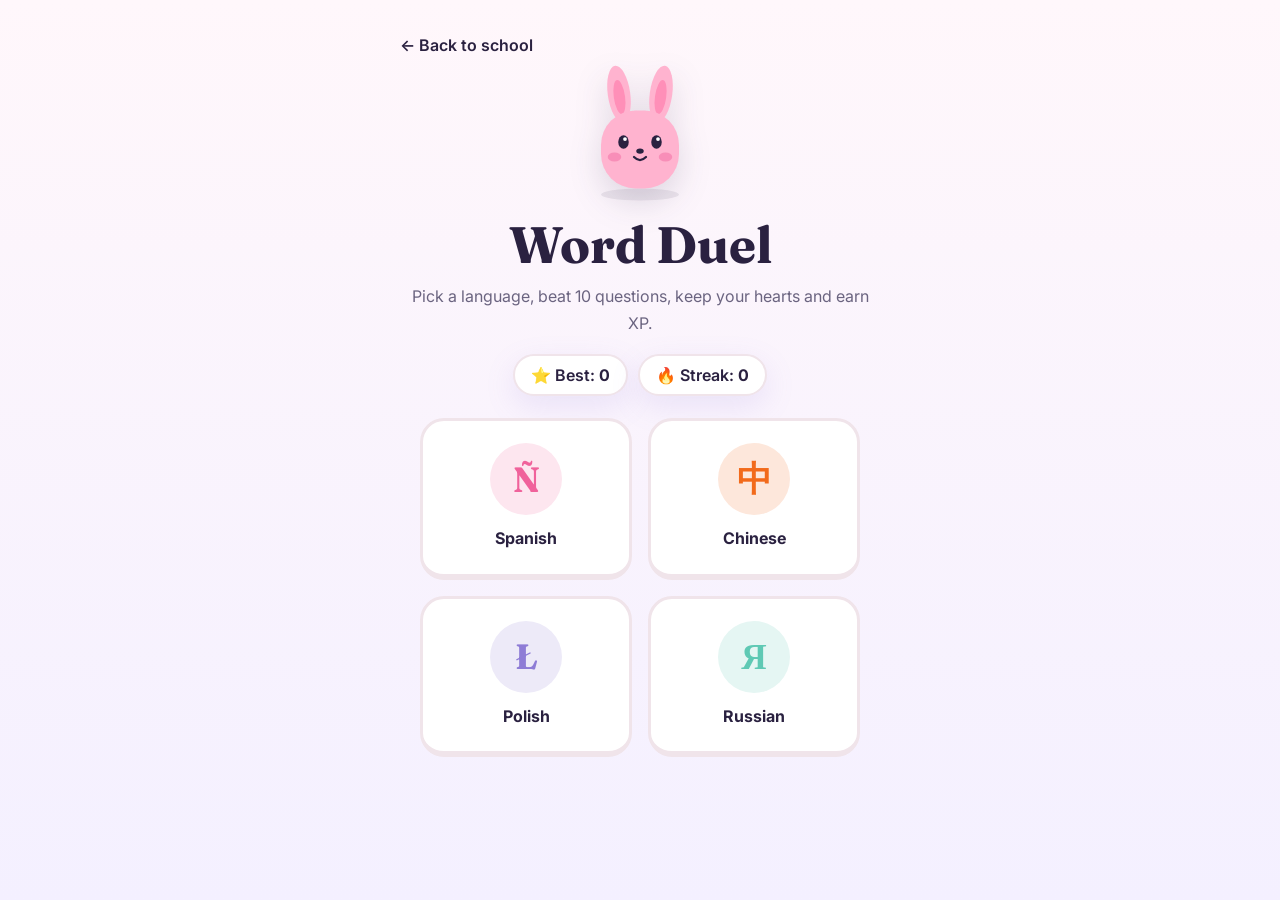
==== game.html @ 95cef374 "Add Word Duel mini game page Co-Authored-By: Claude Sonnet 5.5 <noreply@anthropic.com> Claude-Sessio" ====
<!DOCTYPE html>
<html lang="en">
<head>
  <meta charset="UTF-8">
  <meta name="viewport" content="width=device-width, initial-scale=1">
  <title>Play and Learn – Bahati Language School</title>
  <meta name="description" content="A fun mini game from Bahati Language School: learn Spanish, Chinese, Polish and Russian words, earn XP and keep your streak.">
  <link rel="icon" type="image/png" href="images/favicon.png">
  <link rel="preconnect" href="https://fonts.googleapis.com">
  <link rel="preconnect" href="https://fonts.gstatic.com" crossorigin>
  <link href="https://fonts.googleapis.com/css2?family=Fraunces:opsz,wght@9..144,600;9..144,700&family=Inter:wght@400;500;600;700&display=swap&subset=latin,latin-ext,cyrillic" rel="stylesheet">
  <link rel="stylesheet" href="style.css">
  <link rel="stylesheet" href="game.css">
</head>
<body class="game-body">
  <div id="app" class="app">

    <!-- Start screen -->
    <section id="screen-start" class="screen">
      <a class="back" href="index.html">← Back to school</a>
      <img class="mascot-big" src="images/bunny.svg" alt="" width="200" height="200">
      <h1>Word Duel</h1>
      <p class="sub">Pick a language, beat 10 questions, keep your hearts and earn XP.</p>
      <div class="stats-row">
        <span class="pill" title="Best XP">⭐ Best: <b id="best-xp">0</b></span>
        <span class="pill" title="Days streak">🔥 Streak: <b id="day-streak">0</b></span>
      </div>
      <div class="lang-grid">
        <button class="lang-btn c-es" data-lang="es"><span class="glyph" lang="es">Ñ</span><b>Spanish</b></button>
        <button class="lang-btn c-zh" data-lang="zh"><span class="glyph" lang="zh">中</span><b>Chinese</b></button>
        <button class="lang-btn c-pl" data-lang="pl"><span class="glyph" lang="pl">Ł</span><b>Polish</b></button>
        <button class="lang-btn c-ru" data-lang="ru"><span class="glyph" lang="ru">Я</span><b>Russian</b></button>
      </div>
    </section>

    <!-- Lesson screen -->
    <section id="screen-lesson" class="screen lesson" hidden>
      <header class="topbar">
        <button id="quit" class="icon-btn" aria-label="Quit lesson">×</button>
        <div class="progress" role="progressbar" aria-label="Lesson progress" aria-valuemin="0" aria-valuemax="100" aria-valuenow="0"><div id="progress-fill"></div></div>
        <div class="hearts" id="hearts" aria-live="polite"></div>
      </header>
      <div class="lesson-body">
        <p id="prompt" class="prompt"></p>
        <div id="question" class="question"></div>
        <div id="options" class="options"></div>
      </div>
      <footer id="feedback" class="feedback">
        <div class="fb-text"><img id="fb-mascot" src="images/bunny.svg" alt="" width="56" height="56"><div><strong id="fb-title"></strong><p id="fb-detail"></p></div></div>
        <button id="check" class="btn game-btn" disabled>Check</button>
      </footer>
    </section>

    <!-- End screen -->
    <section id="screen-end" class="screen" hidden>
      <img id="end-mascot" class="mascot-big" src="images/panda.svg" alt="" width="200" height="200">
      <h1 id="end-title"></h1>
      <p id="end-sub" class="sub"></p>
      <div class="stats-row">
        <span class="pill">⭐ <b id="end-xp">0</b> XP</span>
        <span class="pill">🎯 <b id="end-acc">0</b>%</span>
        <span class="pill">❤ <b id="end-hearts">0</b> left</span>
      </div>
      <div class="end-actions">
        <button id="again" class="btn">Play again</button>
        <a class="btn btn-ghost" href="index.html#trial">Book a free lesson</a>
      </div>
    </section>

  </div>
  <script src="game.js"></script>
</body>
</html>
---- style.css ----
:root {
  --ink:#2a2140; --muted:#6b6480; --bg:#fffdfb; --alt:#fdf3f6; --line:#f0e4ea;
  --pink:#f0629b; --purple:#8e7cd6; --yellow:#ffd84d; --teal:#5fc9b4; --orange:#f26a1b; --orange-dark:#d4540c;
  --radius:20px; --shadow:0 10px 30px rgba(142,124,214,.15);
}
* { box-sizing:border-box; }
html { scroll-behavior:smooth; scroll-padding-top:84px; }
body { margin:0; font-family:Inter,system-ui,-apple-system,"Segoe UI",sans-serif; color:var(--ink); background:var(--bg); line-height:1.65; -webkit-font-smoothing:antialiased; }
h1,h2,h3 { font-family:Fraunces,Georgia,serif; line-height:1.15; margin:0; }
h3 { font-family:Inter,system-ui,sans-serif; font-weight:600; font-size:1.1rem; }
img { max-width:100%; }

.site-header { position:sticky; top:0; z-index:20; display:flex; justify-content:space-between; align-items:center; flex-wrap:wrap; gap:12px; padding:10px 28px; background:rgba(255,253,251,.85); backdrop-filter:blur(12px); border-bottom:1px solid var(--line); }
.logo img { display:block; height:48px; width:auto; mix-blend-mode:multiply; }
nav { display:flex; align-items:center; flex-wrap:wrap; gap:6px 22px; }
nav a { color:var(--ink); text-decoration:none; font-weight:500; font-size:.95rem; }
nav a:not(.btn):hover { color:var(--orange); }

.btn { display:inline-block; background:var(--orange); color:#fff; border:0; border-radius:999px; padding:14px 28px; font:600 1rem Inter,sans-serif; text-decoration:none; cursor:pointer; box-shadow:0 8px 20px rgba(242,106,27,.3); transition:transform .15s, background .15s; }
.btn:hover { background:var(--orange-dark); transform:translateY(-2px); }
.btn:focus-visible, a:focus-visible, input:focus-visible, select:focus-visible { outline:3px solid var(--purple); outline-offset:3px; }
.btn-small { padding:9px 20px; font-size:.9rem; box-shadow:none; }
.btn-ghost { background:transparent; color:var(--ink); box-shadow:inset 0 0 0 2px var(--ink); }
.btn-ghost:hover { background:var(--ink); color:#fff; }

section { max-width:1080px; margin:0 auto; padding:88px 28px; }
section.alt { max-width:none; background:var(--alt); }
.inner { max-width:1024px; margin:0 auto; }
.eyebrow { margin:0 0 10px; color:var(--pink); font-weight:600; font-size:.8rem; letter-spacing:.14em; text-transform:uppercase; }
h2 { font-size:clamp(1.9rem,4vw,2.6rem); margin-bottom:36px; }

.hero { display:grid; grid-template-columns:1.1fr 1fr; align-items:center; gap:48px; padding-top:72px; position:relative; }
.hero::before { content:""; position:absolute; z-index:-1; inset:-40px -10% auto auto; width:70%; height:90%; background:radial-gradient(closest-side,rgba(240,98,155,.22),transparent); }
.hero::after { content:""; position:absolute; z-index:-1; left:-8%; bottom:0; width:40%; height:60%; background:radial-gradient(closest-side,rgba(255,216,77,.28),transparent); }
.hero h1 { font-size:clamp(2.4rem,5.5vw,4rem); letter-spacing:-.02em; margin-bottom:20px; }
.accent { color:var(--pink); font-style:italic; }
.lead { font-size:1.15rem; color:var(--muted); max-width:34em; margin:0 0 30px; }
.hero-actions { display:flex; flex-wrap:wrap; gap:14px; }
.greetings { list-style:none; display:flex; flex-wrap:wrap; gap:10px; padding:0; margin:36px 0 0; }
.greetings li { padding:6px 16px; border-radius:999px; background:#fff; border:1px solid var(--line); font-weight:600; box-shadow:var(--shadow); }
.greetings li:nth-child(1) { color:var(--pink); } .greetings li:nth-child(2) { color:var(--orange); }
.greetings li:nth-child(3) { color:var(--purple); } .greetings li:nth-child(4) { color:#2fa58f; }
.hero-art { position:relative; }
.hero-art > img:not(.plush) { display:block; width:100%; height:auto; border-radius:32px; box-shadow:0 24px 60px rgba(142,124,214,.25); transform:rotate(1.5deg); animation:float 7s ease-in-out infinite; }
@keyframes float { 50% { transform:rotate(1.5deg) translateY(-10px); } }

.cards { display:grid; grid-template-columns:repeat(auto-fit,minmax(220px,1fr)); gap:22px; }
.card { --c:var(--pink); position:relative; overflow:hidden; background:#fff; border:1px solid var(--line); border-radius:var(--radius); padding:28px; box-shadow:var(--shadow); transition:transform .25s, box-shadow .25s; }
.card:hover { transform:translateY(-6px); box-shadow:0 18px 40px rgba(142,124,214,.25); }
.card::before { content:""; position:absolute; inset:0 0 auto 0; height:6px; background:var(--c); }
.c-es { --c:var(--pink); } .c-zh { --c:var(--orange); } .c-pl { --c:var(--purple); } .c-ru { --c:var(--teal); }
.glyph { display:grid; place-items:center; width:72px; height:72px; margin-bottom:18px; border-radius:20px; background:color-mix(in srgb,var(--c) 16%,white); color:var(--c); font:700 2.2rem Fraunces,serif; }
.card p { margin:8px 0 18px; color:var(--muted); }
.card a { color:var(--c); font-weight:600; text-decoration:none; filter:brightness(.8); }
.card a:hover { text-decoration:underline; }

.features { display:grid; grid-template-columns:repeat(auto-fit,minmax(210px,1fr)); gap:32px; }
.features p { margin:6px 0 0; color:var(--muted); }
.dot { display:block; width:14px; height:14px; border-radius:50%; margin-bottom:14px; }
.d1 { background:var(--pink); } .d2 { background:var(--purple); } .d3 { background:var(--yellow); } .d4 { background:var(--teal); }

.steps { list-style:none; margin:0; padding:0; display:grid; grid-template-columns:repeat(auto-fit,minmax(240px,1fr)); gap:28px; }
.steps li { display:flex; gap:18px; align-items:flex-start; }
.steps p { margin:4px 0 0; color:var(--muted); }
.num { flex:none; display:grid; place-items:center; width:48px; height:48px; border-radius:50%; background:linear-gradient(135deg,var(--pink),var(--orange)); color:#fff; font:700 1.2rem Fraunces,serif; }

.levels { display:grid; grid-template-columns:repeat(auto-fit,minmax(220px,1fr)); gap:22px; }
.level { background:#fff; border:1px solid var(--line); border-radius:var(--radius); padding:26px; box-shadow:var(--shadow); }
.level p { margin:6px 0 0; color:var(--muted); }
.badge { display:inline-block; margin-bottom:12px; padding:4px 14px; border-radius:999px; background:var(--ink); color:#fff; font-weight:600; font-size:.85rem; }

.trial-box { display:grid; grid-template-columns:1fr 1fr; gap:48px; align-items:center; padding:52px; border-radius:32px; color:#fff; background:linear-gradient(135deg,var(--pink),var(--purple)); box-shadow:0 24px 60px rgba(142,124,214,.35); }
.trial-box h2 { margin-bottom:14px; } .trial-box .eyebrow { color:var(--yellow); }
.trial-box p { margin:0; }
form { display:grid; gap:6px; background:#fff; color:var(--ink); padding:28px; border-radius:var(--radius); }
label { font-weight:600; font-size:.9rem; margin-top:8px; }
input, select { font:inherit; padding:12px 14px; border:1.5px solid #e2d8e3; border-radius:12px; background:#fff; }
input:focus, select:focus { border-color:var(--purple); }
form .btn { margin-top:18px; }
#form-msg { margin:10px 0 0; font-weight:600; color:#2fa58f; min-height:1.5em; }
#form-msg.error { color:#d4183d; }

footer { display:flex; align-items:center; justify-content:center; gap:12px; padding:36px 24px; color:var(--muted); border-top:1px solid var(--line); }
footer img { border-radius:50%; } footer p { margin:0; }

.reveal { opacity:0; transform:translateY(24px); transition:opacity .7s, transform .7s; }
.reveal.visible { opacity:1; transform:none; }
@media (prefers-reduced-motion:reduce) { .reveal { opacity:1; transform:none; transition:none; } .hero-art > img, .plush { animation:none !important; } html { scroll-behavior:auto; } }

@media (max-width:820px) {
  section { padding:60px 20px; }
  .hero, .trial-box { grid-template-columns:1fr; }
  .hero { padding-top:40px; gap:32px; }
  .trial-box { padding:28px 20px; }
  .site-header { padding:10px 16px; }
  nav a:not(.btn) { display:none; }
}

.card .plush { position:absolute; top:14px; right:10px; width:92px; height:92px; transition:transform .3s; }
.card:hover .plush { transform:rotate(-8deg) scale(1.1) translateY(-4px); }
.hero-art .plush { position:absolute; width:110px; height:110px; z-index:2; filter:drop-shadow(0 8px 12px rgba(42,33,64,.18)); animation:bob 5s ease-in-out infinite; }
.plush-a { left:-34px; bottom:-30px; }
.plush-b { right:-22px; top:-36px; animation-delay:-2.5s !important; }
@keyframes bob { 50% { transform:translateY(-8px) rotate(3deg); } }
@media (max-width:820px) { .plush-a { left:-8px; } .plush-b { right:-8px; } .hero-art .plush { width:84px; height:84px; } }

.plush[data-says] { cursor:pointer; }
.hop { animation:hop .6s ease !important; }
@keyframes hop { 30% { transform:translateY(-26px) rotate(-8deg) scale(1.1); } 60% { transform:translateY(0) scale(1.05,.92); } }
.bubble { position:absolute; z-index:3; max-width:210px; padding:10px 14px; background:#fff; color:var(--ink); border-radius:16px; font-size:.9rem; font-weight:500; box-shadow:var(--shadow); animation:pop .3s ease; }
.bubble::after { content:""; position:absolute; bottom:-8px; width:16px; height:16px; background:#fff; transform:rotate(45deg); }
.bubble-a { left:60px; bottom:60px; } .bubble-a::after { left:14px; }
.bubble-b { right:50px; top:-70px; } .bubble-b::after { right:18px; }
@keyframes pop { from { opacity:0; transform:scale(.7); } }
.btn:active { transform:scale(.95); }
.btn:hover { animation:wobble .5s; }
@keyframes wobble { 25% { transform:translateY(-2px) rotate(-2deg); } 75% { transform:translateY(-2px) rotate(2deg); } }
.greetings li { transition:transform .2s; } .greetings li:hover { transform:translateY(-4px) rotate(-4deg) scale(1.08); }
.greetings li:nth-child(odd) { animation:bob 4s ease-in-out infinite; } .greetings li:nth-child(even) { animation:bob 4s ease-in-out -2s infinite; }
.level { transition:transform .25s; } .level:hover { transform:rotate(-1.5deg) translateY(-4px); }
.badge { transition:transform .25s; } .level:hover .badge { transform:scale(1.1) rotate(4deg); }
.num { transition:transform .3s; } .steps li:hover .num { transform:rotate(360deg) scale(1.1); }
.confetti { position:fixed; top:-12px; z-index:100; width:10px; height:14px; border-radius:2px; pointer-events:none; animation:fall linear forwards; }
@keyframes fall { to { transform:translate(var(--drift),105vh) rotate(720deg); } }
@media (prefers-reduced-motion:reduce) { .greetings li, .btn:hover, .hop { animation:none !important; } .confetti { display:none; } }
@media (max-width:820px) { .bubble-a { left:10px; bottom:70px; } .bubble-b { right:10px; top:-60px; } }

.spark { position:absolute; z-index:1; color:var(--pink); font-size:1.6rem; animation:twinkle 2.6s ease-in-out infinite; pointer-events:none; }
.s1 { top:-10px; left:12%; } .s2 { top:38%; right:-26px; color:var(--purple); animation-delay:-.8s; }
.s3 { bottom:-14px; right:24%; color:#f5b800; animation-delay:-1.6s; } .s4 { top:48%; left:-30px; color:var(--teal); animation-delay:-2.2s; }
@keyframes twinkle { 0%,100% { opacity:.3; transform:scale(.7) rotate(0); } 50% { opacity:1; transform:scale(1.3) rotate(20deg); } }
.heart { position:fixed; z-index:100; font-size:1.5rem; pointer-events:none; animation:rise 1.4s ease-out forwards; }
@keyframes rise { to { transform:translateY(-110px) rotate(15deg); opacity:0; } }
.card, .level, .trial-box, form { border-radius:28px; }
.glyph { border-radius:50%; }
.greetings li { font-size:1.05rem; }
@media (prefers-reduced-motion:reduce) { .spark, .heart { animation:none; } }

.contact-grid { display:grid; grid-template-columns:repeat(auto-fit,minmax(230px,1fr)); gap:22px; }
.contact-card { display:block; text-align:center; text-decoration:none; color:var(--ink); background:#fff; border:1px solid var(--line); border-radius:28px; padding:28px; box-shadow:var(--shadow); transition:transform .25s; }
.contact-card:hover { transform:translateY(-5px) rotate(-1deg); }
.contact-card p { margin:6px 0 0; color:var(--orange-dark); font-weight:600; overflow-wrap:anywhere; }
.ci { display:grid; place-items:center; width:56px; height:56px; margin:0 auto 12px; border-radius:50%; background:var(--alt); color:var(--pink); font-size:1.5rem; }

.chat { position:fixed; right:20px; bottom:20px; z-index:50; display:flex; flex-direction:column; align-items:flex-end; gap:12px; }
.chat-toggle { display:flex; align-items:center; gap:8px; padding:6px 20px 6px 8px; border:0; border-radius:999px; background:#fff; color:var(--ink); font:600 .95rem Inter,sans-serif; cursor:pointer; box-shadow:0 10px 30px rgba(42,33,64,.2); transition:transform .2s; }
.chat-toggle:hover { transform:translateY(-3px); }
.chat-toggle img { border-radius:50%; background:var(--alt); animation:bob 4s ease-in-out infinite; }
.chat-panel { display:flex; flex-direction:column; width:min(360px,calc(100vw - 32px)); height:min(520px,calc(100vh - 140px)); background:#fff; border-radius:24px; overflow:hidden; box-shadow:0 20px 60px rgba(42,33,64,.3); animation:pop .25s ease; }
.chat-panel[hidden] { display:none; }
.chat-head { display:flex; align-items:center; gap:10px; padding:12px 14px; color:#fff; background:linear-gradient(135deg,var(--pink),var(--purple)); }
.chat-head img { border-radius:50%; background:#fff; }
.chat-head div { flex:1; display:flex; flex-direction:column; line-height:1.2; }
.chat-head span { font-size:.78rem; opacity:.9; }
.chat-head button { border:0; background:transparent; color:#fff; font-size:1.7rem; cursor:pointer; line-height:1; }
.chat-log { flex:1; overflow-y:auto; padding:14px; display:flex; flex-direction:column; gap:10px; background:var(--bg); }
.msg { max-width:85%; padding:10px 14px; border-radius:18px; font-size:.92rem; line-height:1.5; animation:pop .2s ease; }
.msg a { color:inherit; font-weight:600; }
.msg.bot { align-self:flex-start; background:var(--alt); border-bottom-left-radius:4px; }
.msg.user { align-self:flex-end; background:var(--orange); color:#fff; border-bottom-right-radius:4px; }
.chat-chips { display:flex; flex-wrap:wrap; gap:6px; padding:8px 14px 0; }
.chat-chips button { border:1.5px solid var(--purple); background:#fff; color:var(--purple); border-radius:999px; padding:5px 12px; font:500 .8rem Inter,sans-serif; cursor:pointer; }
.chat-chips button:hover { background:var(--purple); color:#fff; }
.chat-form { display:flex; gap:8px; padding:12px 14px; }
.chat-form input { flex:1; min-width:0; border-radius:999px; padding:10px 16px; }
.chat-form button { width:42px; border:0; border-radius:50%; background:var(--orange); color:#fff; font-size:1rem; cursor:pointer; }
@media (max-width:480px) { .chat-toggle span { display:none; } .chat-toggle { padding:6px; } }
---- game.css ----
.game-body { background:linear-gradient(180deg,#fff7fb,#f4f0ff); min-height:100vh; }
.app { max-width:720px; margin:0 auto; min-height:100vh; display:flex; flex-direction:column; }
.screen { flex:1; display:flex; flex-direction:column; align-items:center; text-align:center; padding:32px 20px; }
.screen[hidden] { display:none; }
.screen h1 { font-size:clamp(2.2rem,7vw,3.2rem); margin:8px 0; }
.sub { color:var(--muted); max-width:30em; margin:0 0 18px; }
.back { align-self:flex-start; color:var(--ink); text-decoration:none; font-weight:600; }
.mascot-big { width:150px; height:150px; animation:bob 4s ease-in-out infinite; filter:drop-shadow(0 12px 16px rgba(42,33,64,.15)); }
.stats-row { display:flex; flex-wrap:wrap; justify-content:center; gap:10px; margin-bottom:22px; }
.pill { background:#fff; border:2px solid var(--line); border-radius:999px; padding:6px 16px; font-weight:600; box-shadow:var(--shadow); }
.lang-grid { display:grid; grid-template-columns:repeat(2,1fr); gap:16px; width:100%; max-width:440px; }
.lang-btn { --c:var(--pink); display:flex; flex-direction:column; align-items:center; gap:10px; padding:22px 12px; background:#fff; border:3px solid var(--line); border-bottom-width:6px; border-radius:24px; font:inherit; color:var(--ink); cursor:pointer; transition:transform .15s, border-color .15s; }
.lang-btn:hover { transform:translateY(-4px); border-color:var(--c); }
.lang-btn:active { transform:translateY(2px); border-bottom-width:3px; }
.lang-btn .glyph { margin:0; }
.c-es { --c:var(--pink); } .c-zh { --c:var(--orange); } .c-pl { --c:var(--purple); } .c-ru { --c:var(--teal); }

.lesson { padding:0; align-items:stretch; text-align:left; }
.topbar { display:flex; align-items:center; gap:14px; padding:18px 20px; }
.icon-btn { border:0; background:transparent; font-size:2rem; line-height:1; color:var(--muted); cursor:pointer; }
.progress { flex:1; height:16px; background:#e9e3f3; border-radius:999px; overflow:hidden; }
#progress-fill { height:100%; width:0; background:linear-gradient(90deg,var(--teal),#8ee0cf); border-radius:999px; transition:width .4s ease; }
.hearts { font-size:1.2rem; font-weight:700; color:#e0245e; white-space:nowrap; }
.hearts.hit { animation:shake .4s; }
@keyframes shake { 25% { transform:translateX(-6px); } 75% { transform:translateX(6px); } }
.lesson-body { flex:1; padding:12px 24px 24px; display:flex; flex-direction:column; align-items:center; text-align:center; }
.prompt { font-family:Fraunces,serif; font-size:clamp(1.4rem,4.5vw,1.9rem); font-weight:700; margin:12px 0 22px; }
.question { display:flex; align-items:center; gap:12px; font-size:clamp(2rem,8vw,3rem); font-weight:700; margin-bottom:26px; }
.question small { display:block; font-size:1rem; font-weight:500; color:var(--muted); }
.speak { border:0; background:var(--alt); border-radius:50%; width:48px; height:48px; font-size:1.3rem; cursor:pointer; }
.options { width:100%; max-width:480px; display:grid; gap:12px; }
.option { padding:16px 18px; font:600 1.1rem Inter,sans-serif; color:var(--ink); background:#fff; border:2px solid var(--line); border-bottom-width:5px; border-radius:18px; cursor:pointer; transition:transform .12s, border-color .12s, background .12s; }
.option:hover { background:#faf7ff; }
.option.selected { border-color:var(--purple); background:#f0ecff; }
.option.right { border-color:#58cc02; background:#e9f9d8; }
.option.wrong { border-color:#e0245e; background:#ffe4ec; animation:shake .4s; }
.option.done { opacity:.35; pointer-events:none; }
.match { grid-template-columns:1fr 1fr; }
.match .option { min-height:64px; }

.feedback { display:flex; align-items:center; justify-content:space-between; gap:16px; flex-wrap:wrap; padding:18px 24px; border-top:2px solid var(--line); background:#fff; transition:background .2s; }
.feedback.good { background:#e9f9d8; border-color:#b8e986; }
.feedback.bad { background:#ffe4ec; border-color:#ffb3c7; }
.fb-text { display:flex; align-items:center; gap:12px; flex:1; min-width:200px; }
.fb-text > img, .fb-text > div { display:none; }
.feedback.good .fb-text > *, .feedback.bad .fb-text > * { display:block; }
.feedback.good strong { color:#3f9b00; } .feedback.bad strong { color:#d4183d; }
.fb-text p { margin:0; font-size:.95rem; }
.game-btn { min-width:150px; text-transform:uppercase; letter-spacing:.06em; }
.game-btn:disabled { background:#ddd6e6; color:#9a93a8; box-shadow:none; cursor:not-allowed; transform:none; animation:none; }
.feedback.bad .game-btn { background:#e0245e; box-shadow:0 8px 20px rgba(224,36,94,.3); }
.feedback.good .game-btn { background:#58cc02; box-shadow:0 8px 20px rgba(88,204,2,.3); }
.end-actions { display:flex; flex-wrap:wrap; gap:12px; justify-content:center; }
.xp-float { position:fixed; z-index:100; font-weight:700; color:#f5b800; font-size:1.4rem; pointer-events:none; animation:rise 1.2s ease-out forwards; }
@media (max-width:480px) { .match { grid-template-columns:1fr; } .game-btn { width:100%; } }
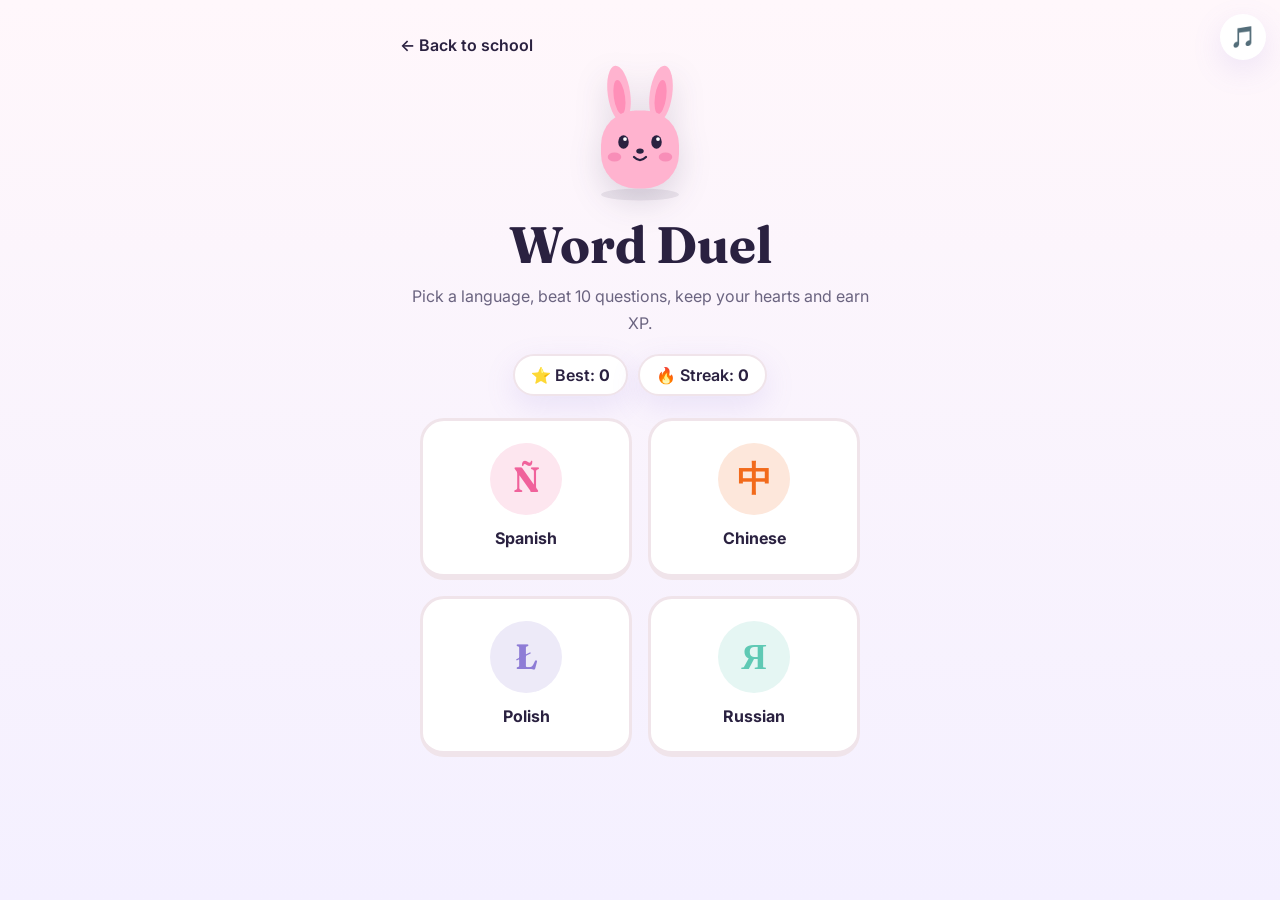
==== commit ae8be229: "Game: chiptune music, sound effects, funny animations Co-Authored-By: Claude Sonnet 5.5 <noreply@ant" ====
--- a/game.html
+++ b/game.html
@@ -13,6 +13,8 @@
   <link rel="stylesheet" href="game.css">
 </head>
 <body class="game-body">
+  <button id="mute" class="mute" type="button" aria-pressed="false" aria-label="Toggle music">🎵</button>
+  <div class="bg-float" aria-hidden="true"><span>🎵</span><span>✦</span><span>♡</span><span>🎶</span><span>✦</span><span>♡</span><span>🎵</span><span>✦</span></div>
   <div id="app" class="app">
 
     <!-- Start screen -->
--- a/game.css
+++ b/game.css
@@ -53,3 +53,46 @@
 .end-actions { display:flex; flex-wrap:wrap; gap:12px; justify-content:center; }
 .xp-float { position:fixed; z-index:100; font-weight:700; color:#f5b800; font-size:1.4rem; pointer-events:none; animation:rise 1.2s ease-out forwards; }
 @media (max-width:480px) { .match { grid-template-columns:1fr; } .game-btn { width:100%; } }
+
+.mute { position:fixed; top:14px; right:14px; z-index:60; width:46px; height:46px; border:0; border-radius:50%; background:#fff; box-shadow:var(--shadow); font-size:1.3rem; cursor:pointer; transition:transform .2s; }
+.mute:hover { transform:scale(1.12) rotate(-8deg); }
+.mute:not(.off) { animation:bob 1.2s ease-in-out infinite; }
+.lesson .topbar { padding-right:72px; }
+
+.bg-float { position:fixed; inset:0; overflow:hidden; pointer-events:none; z-index:0; }
+.bg-float span { position:absolute; bottom:-40px; font-size:1.6rem; opacity:.5; animation:drift 14s linear infinite; }
+.bg-float span:nth-child(1) { left:6%; animation-duration:15s; } .bg-float span:nth-child(2) { left:20%; animation-duration:11s; animation-delay:-4s; color:var(--pink); }
+.bg-float span:nth-child(3) { left:34%; animation-duration:17s; animation-delay:-8s; color:var(--purple); } .bg-float span:nth-child(4) { left:48%; animation-duration:13s; animation-delay:-2s; }
+.bg-float span:nth-child(5) { left:62%; animation-duration:16s; animation-delay:-6s; color:#f5b800; } .bg-float span:nth-child(6) { left:76%; animation-duration:12s; animation-delay:-9s; color:var(--teal); }
+.bg-float span:nth-child(7) { left:88%; animation-duration:18s; animation-delay:-3s; } .bg-float span:nth-child(8) { left:94%; animation-duration:14s; animation-delay:-7s; color:var(--orange); }
+@keyframes drift { to { transform:translateY(-115vh) rotate(360deg); } }
+.app { position:relative; z-index:1; }
+
+.mascot-big { cursor:pointer; }
+.mascot-big.dance { animation:dance 1s ease-in-out infinite; }
+.mascot-big.sad { animation:sad 2.5s ease-in-out infinite; filter:grayscale(.4) drop-shadow(0 12px 16px rgba(42,33,64,.15)); }
+@keyframes dance { 0%,100% { transform:rotate(-8deg) translateY(0); } 25% { transform:rotate(8deg) translateY(-24px); } 50% { transform:rotate(-8deg) translateY(0) scale(1.1,.9); } 75% { transform:rotate(8deg) translateY(-24px); } }
+@keyframes sad { 50% { transform:translateY(8px) scale(1,.95); } }
+.jump { animation:jump .6s ease !important; }
+@keyframes jump { 30% { transform:translateY(-30px) rotate(-10deg) scale(1.15); } 60% { transform:translateY(0) scale(1.1,.88); } }
+.wobble-sad { animation:wobble-sad .6s ease !important; }
+@keyframes wobble-sad { 20% { transform:rotate(-18deg); } 40% { transform:rotate(14deg); } 60% { transform:rotate(-10deg); } 80% { transform:rotate(6deg); } }
+.screen-shake { animation:screen-shake .4s; }
+@keyframes screen-shake { 20% { transform:translateX(-10px); } 40% { transform:translateX(10px); } 60% { transform:translateX(-6px); } 80% { transform:translateX(6px); } }
+
+.lesson-body .prompt, .lesson-body .question { animation:slide-in .4s ease both; }
+.options .option { animation:slide-in .4s ease both; }
+.options .option:nth-child(2) { animation-delay:.06s; } .options .option:nth-child(3) { animation-delay:.12s; } .options .option:nth-child(4) { animation-delay:.18s; }
+.options .option:nth-child(n+5) { animation-delay:.24s; }
+@keyframes slide-in { from { opacity:0; transform:translateY(18px) scale(.97); } }
+.option.right { animation:right-pop .45s ease !important; }
+@keyframes right-pop { 40% { transform:scale(1.06); } }
+#progress-fill { position:relative; overflow:hidden; }
+#progress-fill::after { content:""; position:absolute; inset:0; background:linear-gradient(100deg,transparent 30%,rgba(255,255,255,.6),transparent 70%); animation:shine 2s linear infinite; }
+@keyframes shine { from { transform:translateX(-100%); } to { transform:translateX(100%); } }
+.feedback.good, .feedback.bad { animation:up .3s ease; }
+@keyframes up { from { transform:translateY(100%); } }
+.combo { position:fixed; left:50%; top:30%; z-index:100; transform:translateX(-50%); padding:10px 26px; border-radius:999px; background:linear-gradient(135deg,var(--orange),var(--pink)); color:#fff; font:700 1.6rem Fraunces,serif; box-shadow:0 12px 30px rgba(242,106,27,.4); pointer-events:none; animation:combo 1s ease-out forwards; }
+@keyframes combo { 0% { transform:translateX(-50%) scale(.3) rotate(-10deg); opacity:0; } 30% { transform:translateX(-50%) scale(1.2) rotate(4deg); opacity:1; } 100% { transform:translateX(-50%) translateY(-60px) scale(1); opacity:0; } }
+.lang-btn:hover .glyph { animation:jump .6s; }
+@media (prefers-reduced-motion:reduce) { .bg-float, .combo { display:none; } .lesson-body *, .feedback, .mascot-big, .mute, #progress-fill::after, .screen-shake, .jump, .wobble-sad { animation:none !important; } }
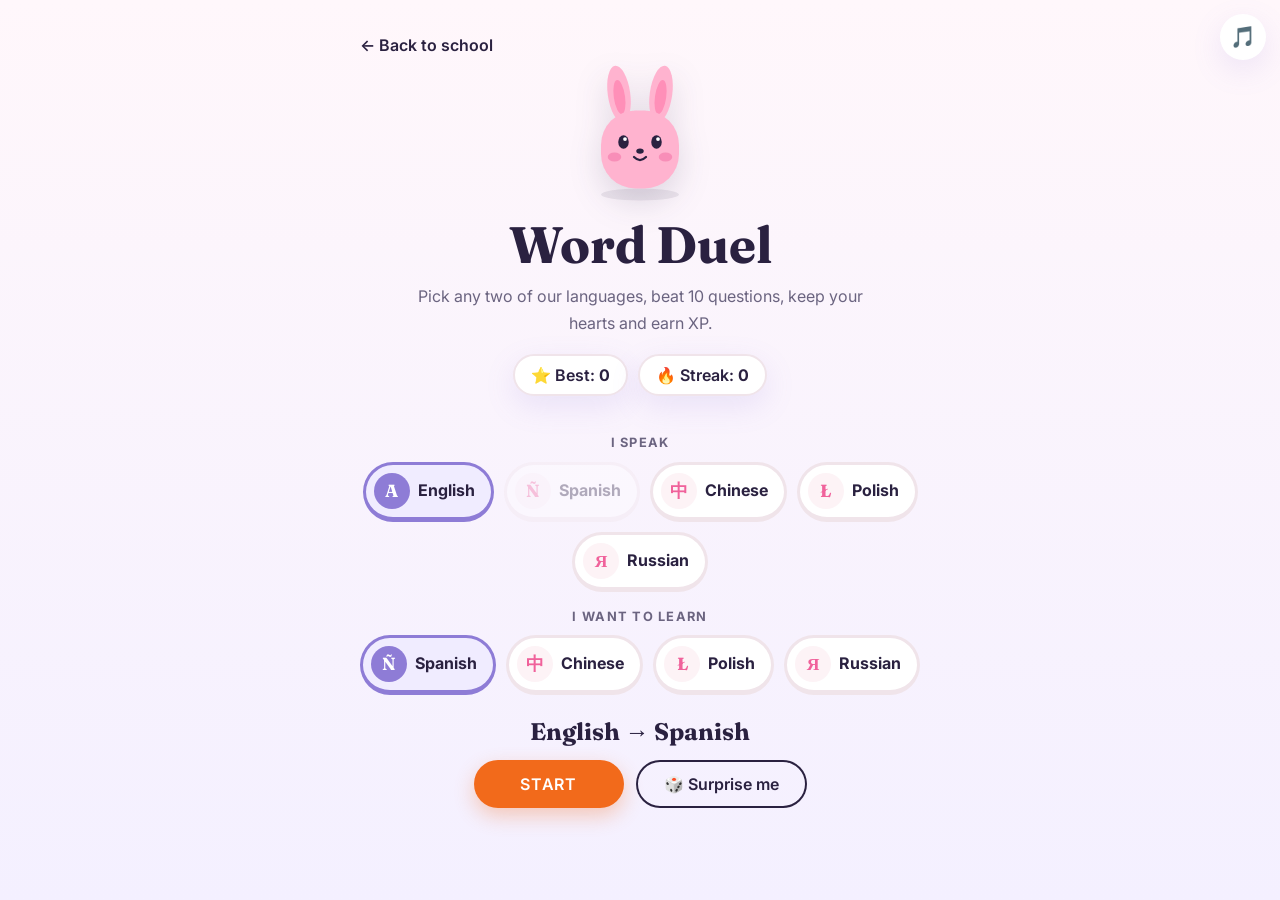
==== commit 88c29cb9: "Game: choose any language pair (English, Spanish, Chinese, Polish, Russian) Co-Authored-By: Claude S" ====
--- a/game.html
+++ b/game.html
@@ -22,16 +22,21 @@
       <a class="back" href="index.html">← Back to school</a>
       <img class="mascot-big" src="images/bunny.svg" alt="" width="200" height="200">
       <h1>Word Duel</h1>
-      <p class="sub">Pick a language, beat 10 questions, keep your hearts and earn XP.</p>
+      <p class="sub">Pick any two of our languages, beat 10 questions, keep your hearts and earn XP.</p>
       <div class="stats-row">
         <span class="pill" title="Best XP">⭐ Best: <b id="best-xp">0</b></span>
         <span class="pill" title="Days streak">🔥 Streak: <b id="day-streak">0</b></span>
       </div>
-      <div class="lang-grid">
-        <button class="lang-btn c-es" data-lang="es"><span class="glyph" lang="es">Ñ</span><b>Spanish</b></button>
-        <button class="lang-btn c-zh" data-lang="zh"><span class="glyph" lang="zh">中</span><b>Chinese</b></button>
-        <button class="lang-btn c-pl" data-lang="pl"><span class="glyph" lang="pl">Ł</span><b>Polish</b></button>
-        <button class="lang-btn c-ru" data-lang="ru"><span class="glyph" lang="ru">Я</span><b>Russian</b></button>
+      <div class="picker">
+        <p class="pick-title">I speak</p>
+        <div id="chips-from" class="chips"></div>
+        <p class="pick-title">I want to learn</p>
+        <div id="chips-to" class="chips"></div>
+        <p class="pair-label" aria-live="polite"><span id="pair-label"></span></p>
+        <div class="end-actions">
+          <button id="play" class="btn game-btn">Start</button>
+          <button id="random-pair" class="btn btn-ghost" type="button">🎲 Surprise me</button>
+        </div>
       </div>
     </section>
 
--- a/game.css
+++ b/game.css
@@ -96,3 +96,14 @@
 @keyframes combo { 0% { transform:translateX(-50%) scale(.3) rotate(-10deg); opacity:0; } 30% { transform:translateX(-50%) scale(1.2) rotate(4deg); opacity:1; } 100% { transform:translateX(-50%) translateY(-60px) scale(1); opacity:0; } }
 .lang-btn:hover .glyph { animation:jump .6s; }
 @media (prefers-reduced-motion:reduce) { .bg-float, .combo { display:none; } .lesson-body *, .feedback, .mascot-big, .mute, #progress-fill::after, .screen-shake, .jump, .wobble-sad { animation:none !important; } }
+
+.picker { width:100%; max-width:560px; }
+.pick-title { margin:14px 0 8px; font-weight:700; color:var(--muted); text-transform:uppercase; letter-spacing:.1em; font-size:.8rem; }
+.chips { display:flex; flex-wrap:wrap; justify-content:center; gap:10px; }
+.chip { display:flex; align-items:center; gap:8px; padding:8px 16px 8px 8px; background:#fff; border:3px solid var(--line); border-bottom-width:5px; border-radius:999px; font:inherit; color:var(--ink); cursor:pointer; transition:transform .15s, border-color .15s, background .15s; }
+.chip .glyph { width:36px; height:36px; margin:0; font-size:1.1rem; background:var(--alt); color:var(--pink); }
+.chip:hover:not(:disabled) { transform:translateY(-3px); border-color:var(--purple); }
+.chip.on { border-color:var(--purple); background:#f0ecff; }
+.chip.on .glyph { background:var(--purple); color:#fff; }
+.chip:disabled { opacity:.35; cursor:not-allowed; }
+.pair-label { margin:22px 0 14px; font:700 1.5rem Fraunces,serif; }
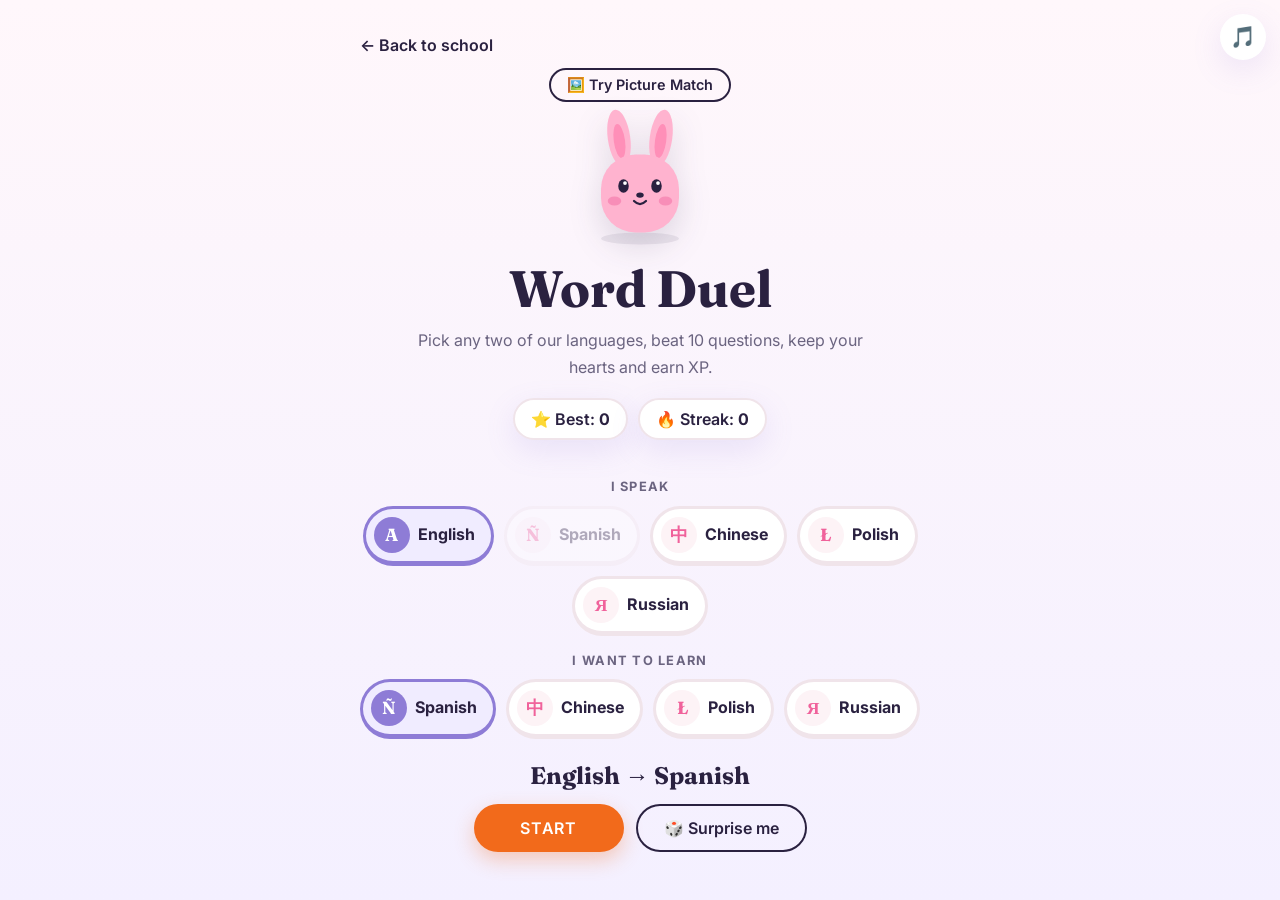
==== commit 53771aaf: "Add Picture Match game; share sound engine between games Co-Authored-By: Claude Sonnet 5.5 <noreply@" ====
--- a/game.html
+++ b/game.html
@@ -20,6 +20,7 @@
     <!-- Start screen -->
     <section id="screen-start" class="screen">
       <a class="back" href="index.html">← Back to school</a>
+      <a class="btn btn-ghost mode-link" href="pictures.html">🖼️ Try Picture Match</a>
       <img class="mascot-big" src="images/bunny.svg" alt="" width="200" height="200">
       <h1>Word Duel</h1>
       <p class="sub">Pick any two of our languages, beat 10 questions, keep your hearts and earn XP.</p>
@@ -75,6 +76,7 @@
     </section>
 
   </div>
+  <script src="sound.js"></script>
   <script src="game.js"></script>
 </body>
 </html>
--- a/game.css
+++ b/game.css
@@ -107,3 +107,23 @@
 .chip.on .glyph { background:var(--purple); color:#fff; }
 .chip:disabled { opacity:.35; cursor:not-allowed; }
 .pair-label { margin:22px 0 14px; font:700 1.5rem Fraunces,serif; }
+
+.mode-link { margin:10px 0 0; padding:8px 18px; font-size:.9rem; box-shadow:inset 0 0 0 2px var(--ink); }
+.toggle { display:flex; justify-content:center; align-items:center; gap:8px; margin:18px 0; color:var(--muted); cursor:pointer; }
+.toggle input { width:20px; height:20px; accent-color:var(--purple); }
+.timer { min-width:48px; font-weight:700; color:var(--muted); text-align:right; }
+.round { margin:-12px 0 14px; color:var(--muted); font-weight:600; }
+.pic-board { display:grid; grid-template-columns:1fr 1fr; gap:14px; width:100%; max-width:520px; }
+.pic-col { display:grid; gap:12px; align-content:start; }
+.pic-card, .word-card { display:flex; flex-direction:column; align-items:center; justify-content:center; min-height:84px; padding:10px; background:#fff; border:3px solid var(--line); border-bottom-width:6px; border-radius:20px; font:inherit; color:var(--ink); cursor:pointer; transition:transform .12s, border-color .12s, background .12s; animation:slide-in .4s ease both; }
+.pic-card { font-size:2.8rem; line-height:1; }
+.word-card .w-main { font-weight:700; font-size:1.2rem; }
+.word-card small { color:var(--muted); font-size:.8rem; }
+.word-card small.hint { font-style:italic; }
+.pic-card:hover, .word-card:hover { background:#faf7ff; transform:translateY(-2px); }
+.pic-card.sel, .word-card.sel { border-color:var(--purple); background:#f0ecff; transform:scale(1.04); }
+.pic-card.ok, .word-card.ok { border-color:#58cc02; background:#e9f9d8; opacity:.55; pointer-events:none; animation:right-pop .45s ease; }
+.pic-card.bad, .word-card.bad { border-color:#e0245e; background:#ffe4ec; animation:shake .4s; }
+.pic-msg { min-height:1.6em; margin-top:18px; font-weight:600; color:var(--muted); }
+.stars { font-size:3rem; color:#f5b800; letter-spacing:.1em; margin-bottom:10px; animation:jump .8s ease; }
+@media (prefers-reduced-motion:reduce) { .pic-card, .word-card, .stars { animation:none !important; } }
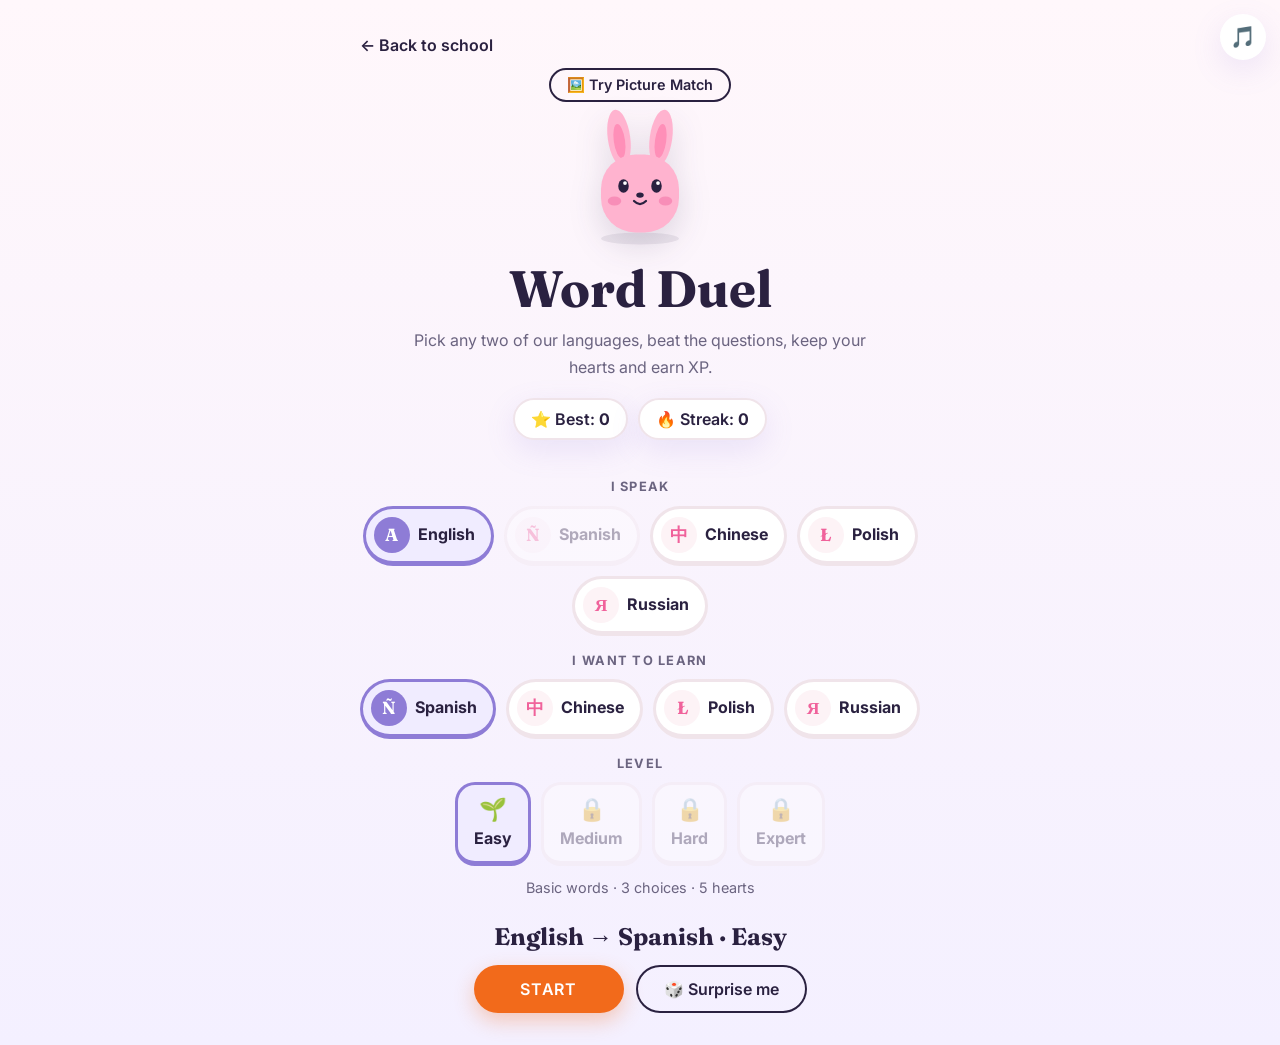
==== commit 7d48ed5a: "Games: add 4 difficulty levels with unlocks, stars, timers and harder content Co-Authored-By: Claude" ====
--- a/game.html
+++ b/game.html
@@ -23,7 +23,7 @@
       <a class="btn btn-ghost mode-link" href="pictures.html">🖼️ Try Picture Match</a>
       <img class="mascot-big" src="images/bunny.svg" alt="" width="200" height="200">
       <h1>Word Duel</h1>
-      <p class="sub">Pick any two of our languages, beat 10 questions, keep your hearts and earn XP.</p>
+      <p class="sub">Pick any two of our languages, beat the questions, keep your hearts and earn XP.</p>
       <div class="stats-row">
         <span class="pill" title="Best XP">⭐ Best: <b id="best-xp">0</b></span>
         <span class="pill" title="Days streak">🔥 Streak: <b id="day-streak">0</b></span>
@@ -33,6 +33,9 @@
         <div id="chips-from" class="chips"></div>
         <p class="pick-title">I want to learn</p>
         <div id="chips-to" class="chips"></div>
+        <p class="pick-title">Level</p>
+        <div id="chips-lvl" class="chips"></div>
+        <p id="lvl-desc" class="lvl-desc"></p>
         <p class="pair-label" aria-live="polite"><span id="pair-label"></span></p>
         <div class="end-actions">
           <button id="play" class="btn game-btn">Start</button>
@@ -48,6 +51,7 @@
         <div class="progress" role="progressbar" aria-label="Lesson progress" aria-valuemin="0" aria-valuemax="100" aria-valuenow="0"><div id="progress-fill"></div></div>
         <div class="hearts" id="hearts" aria-live="polite"></div>
       </header>
+      <div class="qtimer" id="qtimer" hidden><div id="qtimer-fill"></div></div>
       <div class="lesson-body">
         <p id="prompt" class="prompt"></p>
         <div id="question" class="question"></div>
@@ -64,13 +68,15 @@
       <img id="end-mascot" class="mascot-big" src="images/panda.svg" alt="" width="200" height="200">
       <h1 id="end-title"></h1>
       <p id="end-sub" class="sub"></p>
+      <div id="end-stars" class="stars" aria-label="Stars"></div>
       <div class="stats-row">
         <span class="pill">⭐ <b id="end-xp">0</b> XP</span>
         <span class="pill">🎯 <b id="end-acc">0</b>%</span>
         <span class="pill">❤ <b id="end-hearts">0</b> left</span>
       </div>
       <div class="end-actions">
-        <button id="again" class="btn">Play again</button>
+        <button id="next-level" class="btn" hidden>Next level →</button>
+        <button id="again" class="btn btn-ghost">Play again</button>
         <a class="btn btn-ghost" href="index.html#trial">Book a free lesson</a>
       </div>
     </section>
--- a/game.css
+++ b/game.css
@@ -127,3 +127,20 @@
 .pic-msg { min-height:1.6em; margin-top:18px; font-weight:600; color:var(--muted); }
 .stars { font-size:3rem; color:#f5b800; letter-spacing:.1em; margin-bottom:10px; animation:jump .8s ease; }
 @media (prefers-reduced-motion:reduce) { .pic-card, .word-card, .stars { animation:none !important; } }
+
+.lvl-desc { margin:10px 0 0; color:var(--muted); font-size:.9rem; }
+.lvl-chip { flex-direction:column; gap:2px; padding:10px 16px; border-radius:20px; }
+.lvl-chip .glyph { background:transparent; font-size:1.4rem; width:auto; height:auto; }
+.lvl-chip.on .glyph { background:transparent; color:inherit; }
+.mini-stars { color:#f5b800; font-size:.8rem; letter-spacing:.05em; }
+.qtimer { height:8px; margin:0 24px; background:#e9e3f3; border-radius:999px; overflow:hidden; }
+#qtimer-fill { height:100%; width:100%; background:var(--teal); border-radius:999px; }
+#qtimer-fill.low { background:#e0245e; animation:shake .4s infinite; }
+.qtimer[hidden] { display:none; }
+
+.timer.penalty { color:#e0245e; animation:shake .4s; }
+.pic-board.compact .pic-card, .pic-board.compact .word-card { min-height:62px; padding:6px; }
+.pic-board.compact .pic-card { font-size:2.1rem; }
+.pic-board.compact .word-card .w-main { font-size:1.05rem; }
+.pic-board.compact .pic-col { gap:8px; }
+.toggle input:disabled + span, .toggle:has(input:disabled) { opacity:.6; cursor:not-allowed; }
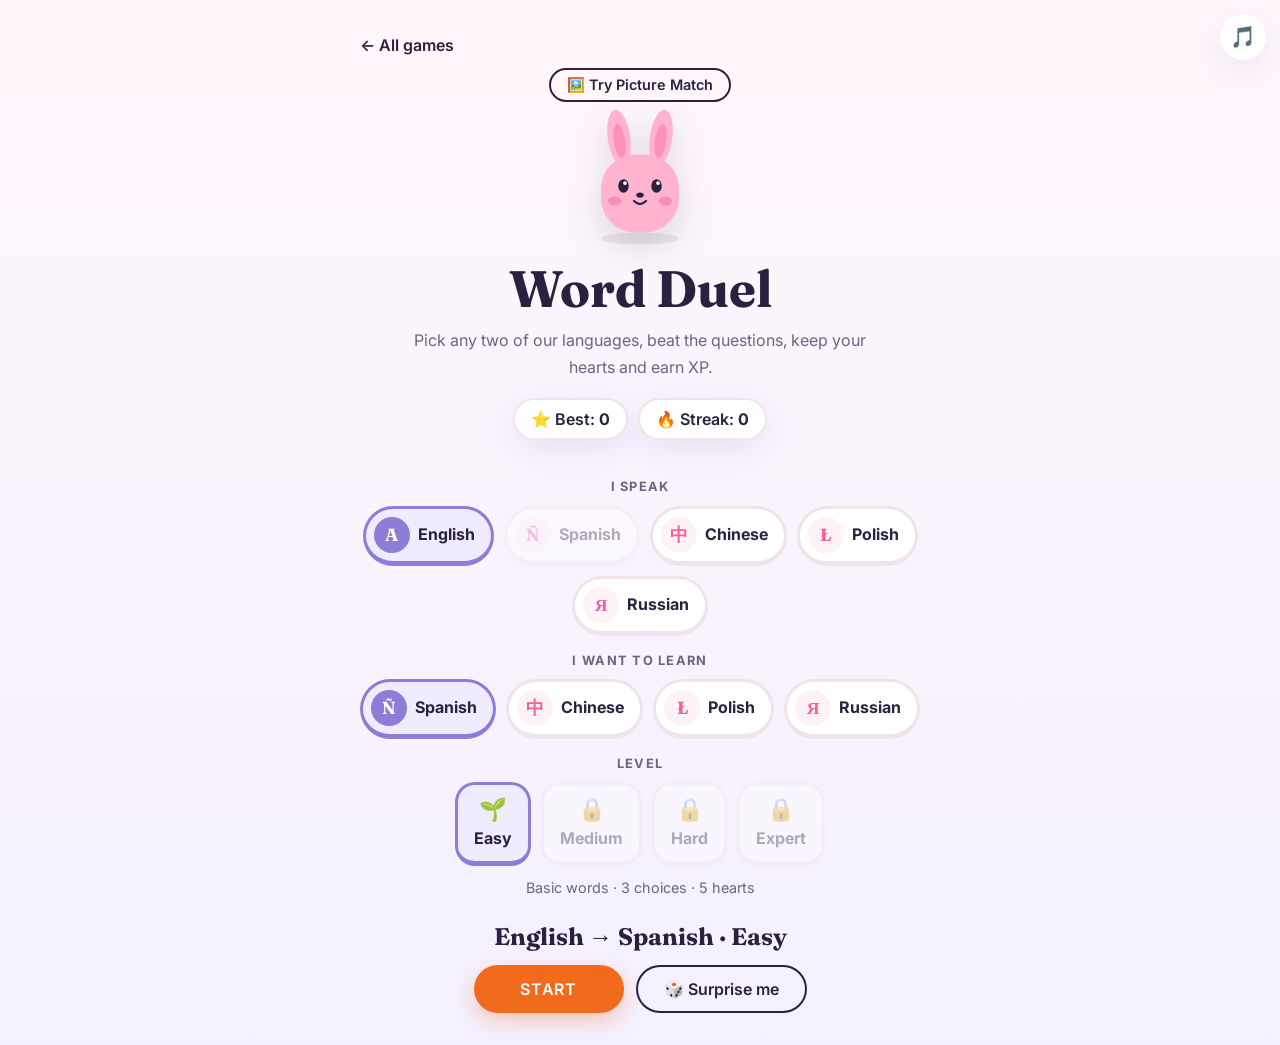
==== commit c6ea6740: "Add games hub and three new games: Falling Words, Word Scramble, Word Search Co-Authored-By: Claude " ====
--- a/game.html
+++ b/game.html
@@ -19,7 +19,7 @@
 
     <!-- Start screen -->
     <section id="screen-start" class="screen">
-      <a class="back" href="index.html">← Back to school</a>
+      <a class="back" href="games.html">← All games</a>
       <a class="btn btn-ghost mode-link" href="pictures.html">🖼️ Try Picture Match</a>
       <img class="mascot-big" src="images/bunny.svg" alt="" width="200" height="200">
       <h1>Word Duel</h1>
--- a/game.css
+++ b/game.css
@@ -144,3 +144,62 @@
 .pic-board.compact .word-card .w-main { font-size:1.05rem; }
 .pic-board.compact .pic-col { gap:8px; }
 .toggle input:disabled + span, .toggle:has(input:disabled) { opacity:.6; cursor:not-allowed; }
+
+/* hub */
+.hub { padding:32px 20px 60px; align-items:center; text-align:center; max-width:880px; }
+.hub .back { display:inline-block; align-self:flex-start; }
+.hub-grid { display:grid; grid-template-columns:repeat(auto-fit,minmax(240px,1fr)); gap:20px; width:100%; margin-top:10px; text-align:left; }
+.hub-card { --c:var(--pink); display:block; position:relative; overflow:hidden; padding:26px; text-decoration:none; color:var(--ink); background:#fff; border:3px solid var(--line); border-bottom-width:6px; border-radius:28px; transition:transform .2s, border-color .2s; }
+.hub-card::before { content:""; position:absolute; inset:0 0 auto 0; height:8px; background:var(--c); }
+.hub-card:hover { transform:translateY(-6px) rotate(-1deg); border-color:var(--c); }
+.hub-card h2 { font-size:1.4rem; margin:8px 0; }
+.hub-card p { margin:0; color:var(--muted); }
+.hub-emoji { display:grid; place-items:center; width:64px; height:64px; border-radius:50%; font-size:2rem; background:color-mix(in srgb,var(--c) 18%,white); }
+.hub-card:hover .hub-emoji { animation:jump .6s; }
+.h1 { --c:var(--pink); } .h2 { --c:var(--orange); } .h3 { --c:var(--purple); } .h4 { --c:var(--teal); } .h5 { --c:#f5b800; }
+
+/* shared */
+.big { font-size:1.6rem; color:var(--ink); font-weight:700; }
+.target { display:flex; flex-direction:column; align-items:center; margin-bottom:12px; font-size:3.4rem; line-height:1.1; }
+.target small { font-size:1.1rem; color:var(--muted); font-weight:600; }
+.target small.big { font-size:1.8rem; color:var(--ink); }
+
+/* falling words */
+.arena { position:relative; width:100%; max-width:520px; height:min(52vh,420px); min-height:300px; overflow:hidden; border-radius:24px; background:linear-gradient(180deg,#e8f2ff,#fdf0f6); border:3px solid var(--line); }
+.ground { position:absolute; left:0; right:0; bottom:0; height:12px; background:repeating-linear-gradient(90deg,#58cc02 0 18px,#7ee03a 18px 36px); }
+.fall { position:absolute; top:0; height:56px; display:flex; flex-direction:column; align-items:center; justify-content:center; padding:2px 6px; background:#fff; border:3px solid var(--purple); border-bottom-width:5px; border-radius:16px; font:700 1.05rem Inter,sans-serif; color:var(--ink); cursor:pointer; line-height:1.15; will-change:transform; }
+.fall small { font-size:.7rem; color:var(--muted); font-weight:500; }
+.fall:hover { background:#f0ecff; }
+.fall.right { border-color:#58cc02; background:#e9f9d8; }
+.fall.wrong { border-color:#e0245e; background:#ffe4ec; opacity:0; transition:opacity .3s; }
+.fall.fade { opacity:.25; pointer-events:none; }
+.arena.screen-shake { animation:screen-shake .4s; }
+
+/* scramble */
+.slots { display:flex; flex-wrap:wrap; justify-content:center; gap:8px; margin:6px 0 20px; min-height:58px; }
+.slot, .tile { width:50px; height:56px; display:grid; place-items:center; font:700 1.5rem Inter,sans-serif; text-transform:uppercase; border-radius:14px; cursor:pointer; color:var(--ink); }
+.slot { background:#f3eef9; border:3px dashed #cfc3e4; }
+.slot.filled { background:#fff; border:3px solid var(--purple); border-bottom-width:5px; }
+.slot.locked { background:#fff7d6; border-color:#f5b800; cursor:default; }
+.tiles { display:flex; flex-wrap:wrap; justify-content:center; gap:10px; max-width:420px; }
+.tile { background:#fff; border:3px solid var(--line); border-bottom-width:6px; transition:transform .12s; }
+.tile:hover:not(:disabled) { transform:translateY(-3px); border-color:var(--purple); }
+.tile.used, .tile:disabled { opacity:.25; cursor:default; transform:none; }
+.slots.win .slot { background:#e9f9d8; border-color:#58cc02; animation:right-pop .45s ease; }
+.slots.bad .slot { background:#ffe4ec; border-color:#e0245e; animation:shake .4s; }
+
+/* word search */
+.clues { display:flex; flex-wrap:wrap; justify-content:center; gap:8px; margin-bottom:14px; max-width:520px; }
+.clue { display:inline-flex; align-items:center; gap:6px; padding:4px 12px; background:#fff; border:2px solid var(--line); border-radius:999px; font-size:1.4rem; }
+.clue small { font-size:.9rem; font-weight:600; color:var(--muted); }
+.clue b { font-size:.9rem; color:#3f9b00; }
+.clue.found { background:#e9f9d8; border-color:#58cc02; }
+.wsgrid { display:grid; gap:4px; width:100%; max-width:440px; }
+.wscell { aspect-ratio:1; display:grid; place-items:center; padding:0; font:700 clamp(.9rem,3.6vw,1.3rem) Inter,sans-serif; color:var(--ink); background:#fff; border:2px solid var(--line); border-radius:10px; cursor:pointer; transition:background .12s, transform .12s; }
+.wscell:hover { background:#f3eef9; }
+.wscell.sel { background:var(--purple); color:#fff; border-color:var(--purple); transform:scale(1.1); }
+.wscell.found { color:#fff; border-color:transparent; }
+.wscell.f0 { background:var(--pink); } .wscell.f1 { background:var(--orange); } .wscell.f2 { background:var(--purple); }
+.wscell.f3 { background:var(--teal); } .wscell.f4 { background:#f5b800; } .wscell.f5 { background:#4f8cff; }
+.wscell.bad { background:#ffe4ec; border-color:#e0245e; animation:shake .4s; }
+@media (prefers-reduced-motion:reduce) { .hub-card:hover, .hub-card:hover .hub-emoji, .slots.win .slot, .slots.bad .slot, .wscell.bad { animation:none !important; } }
